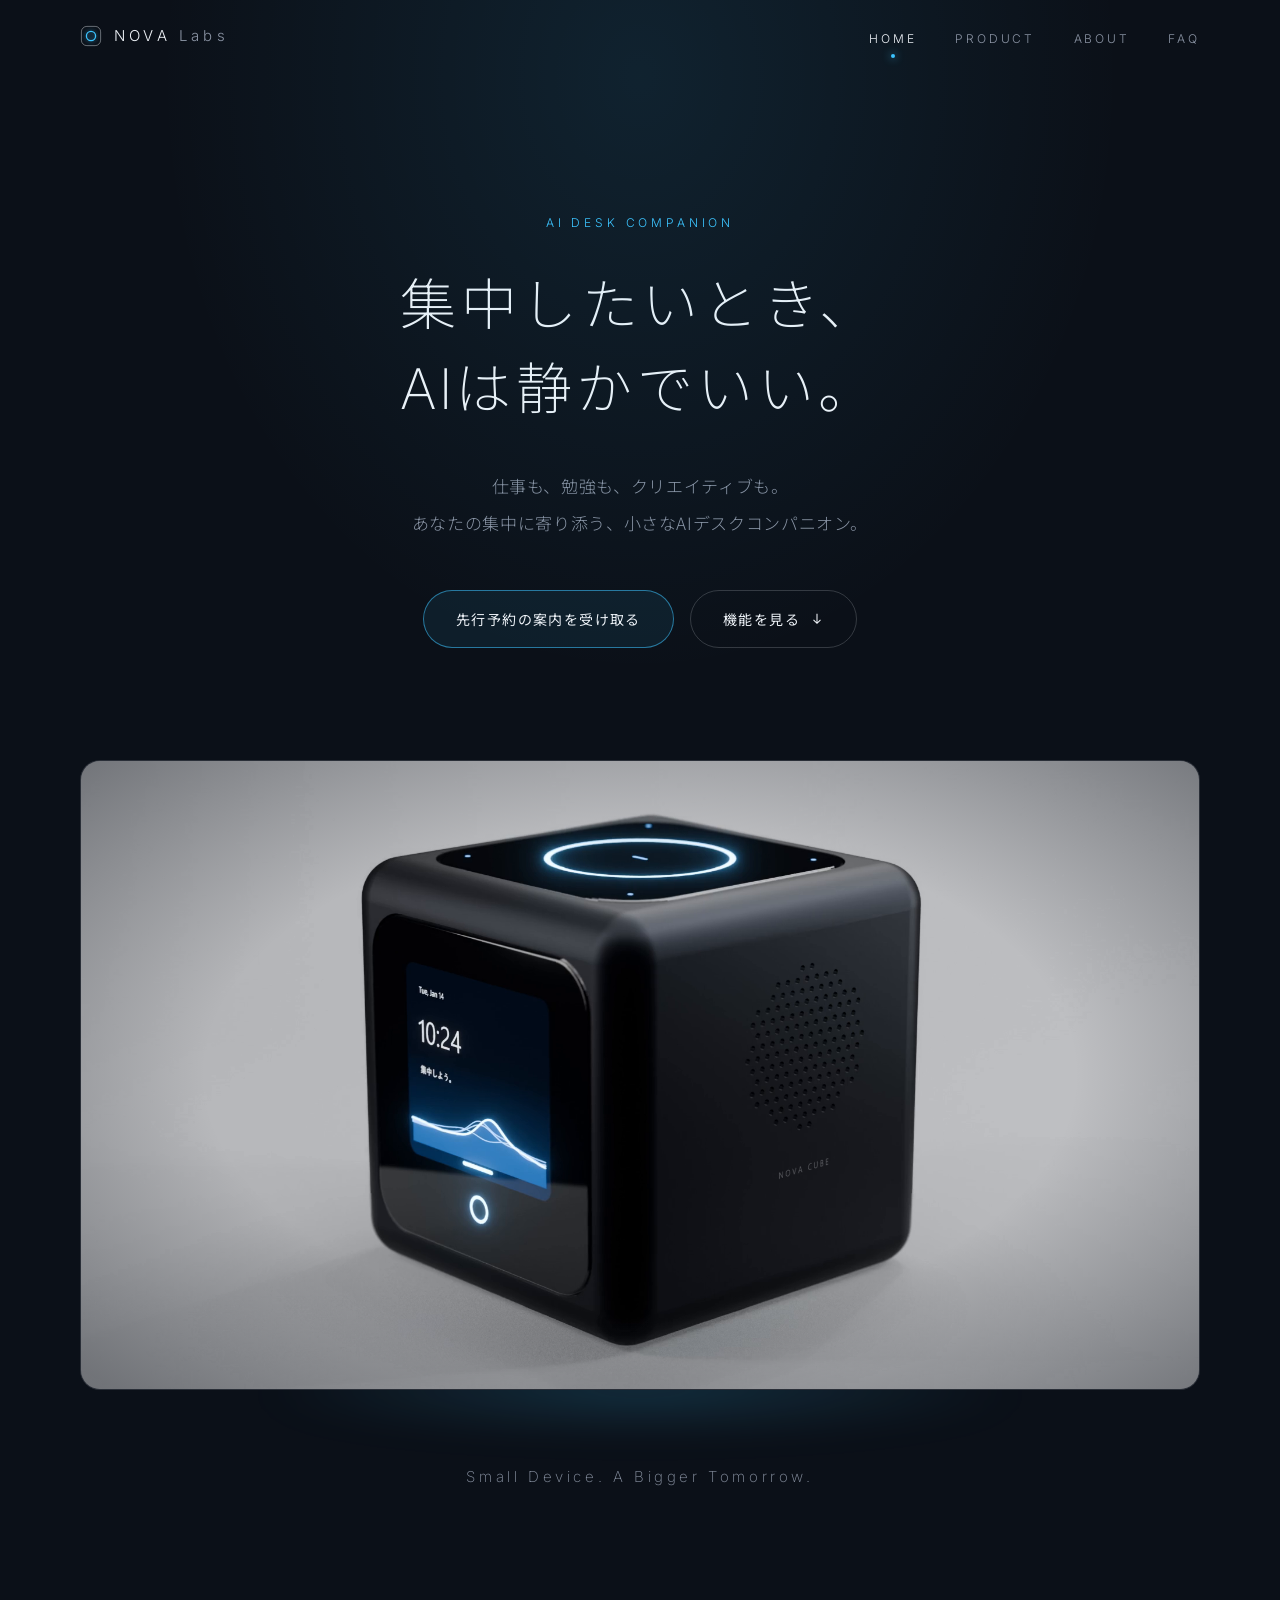
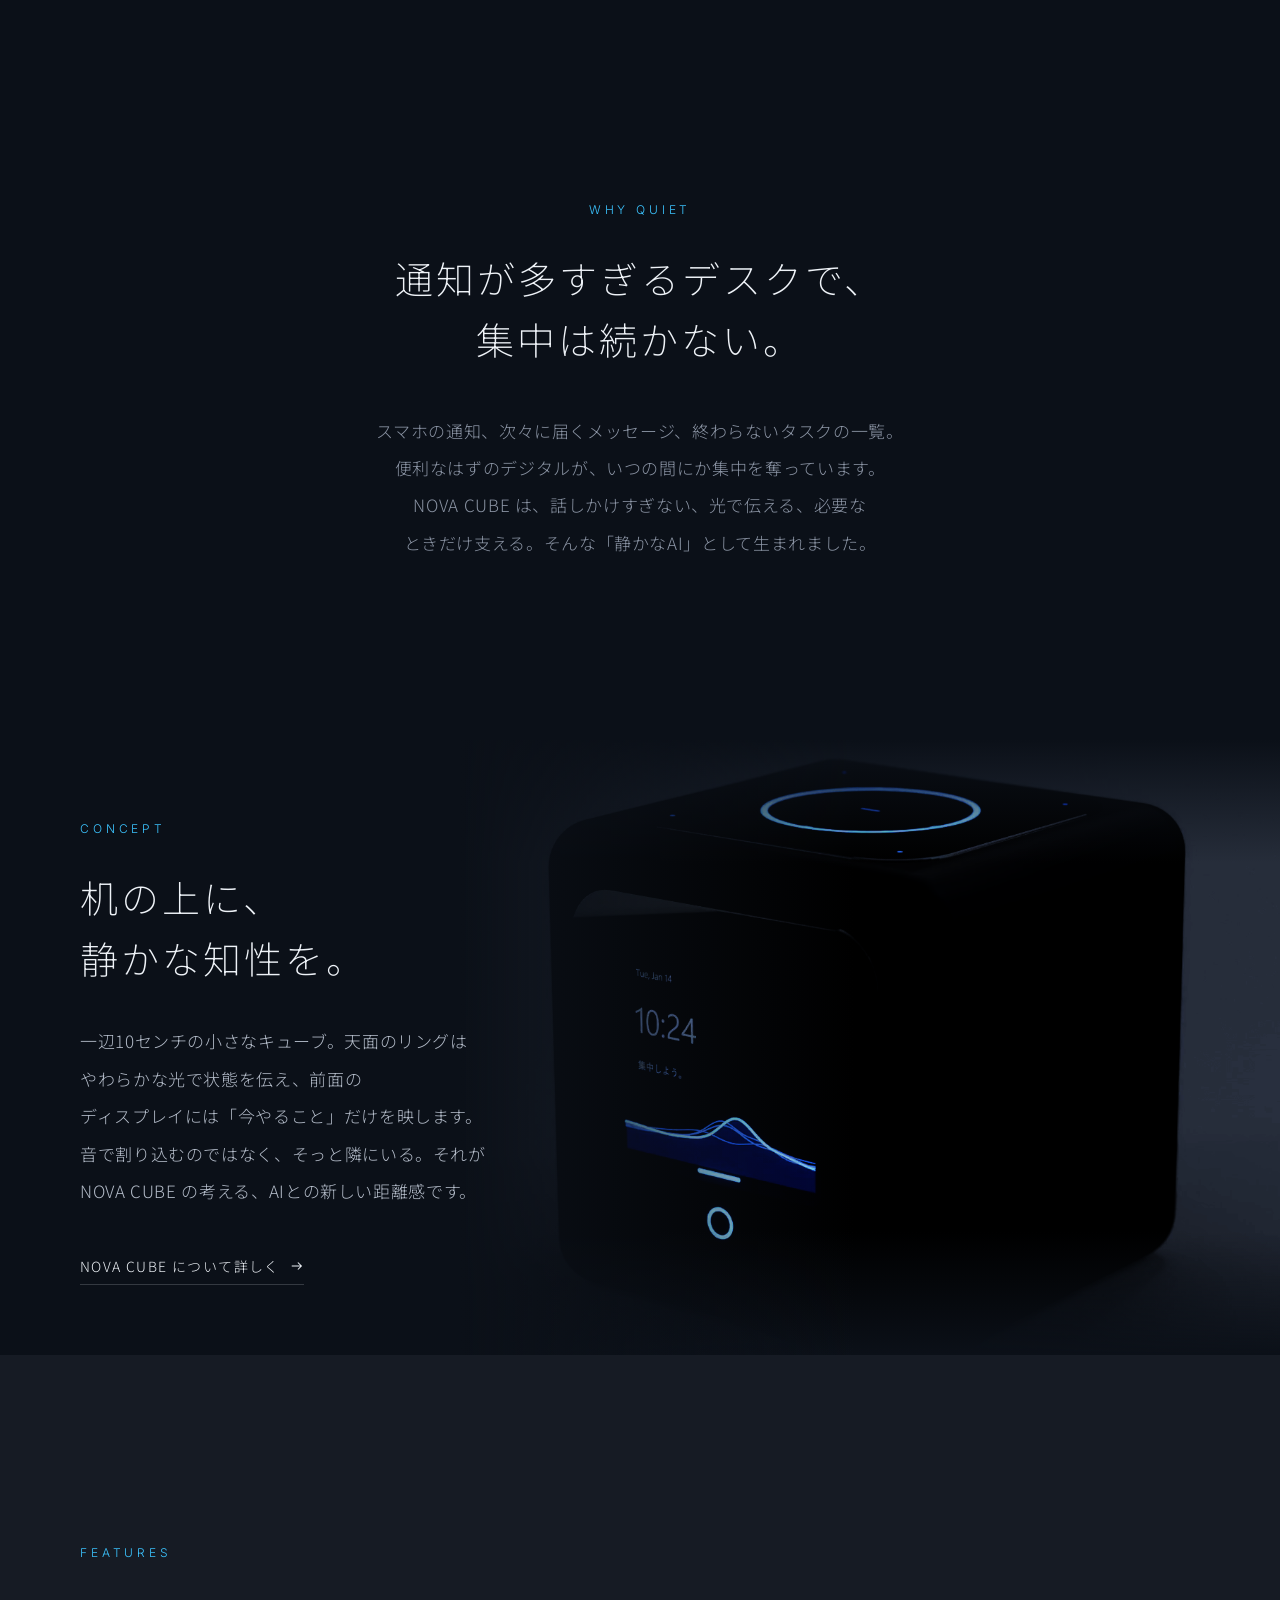
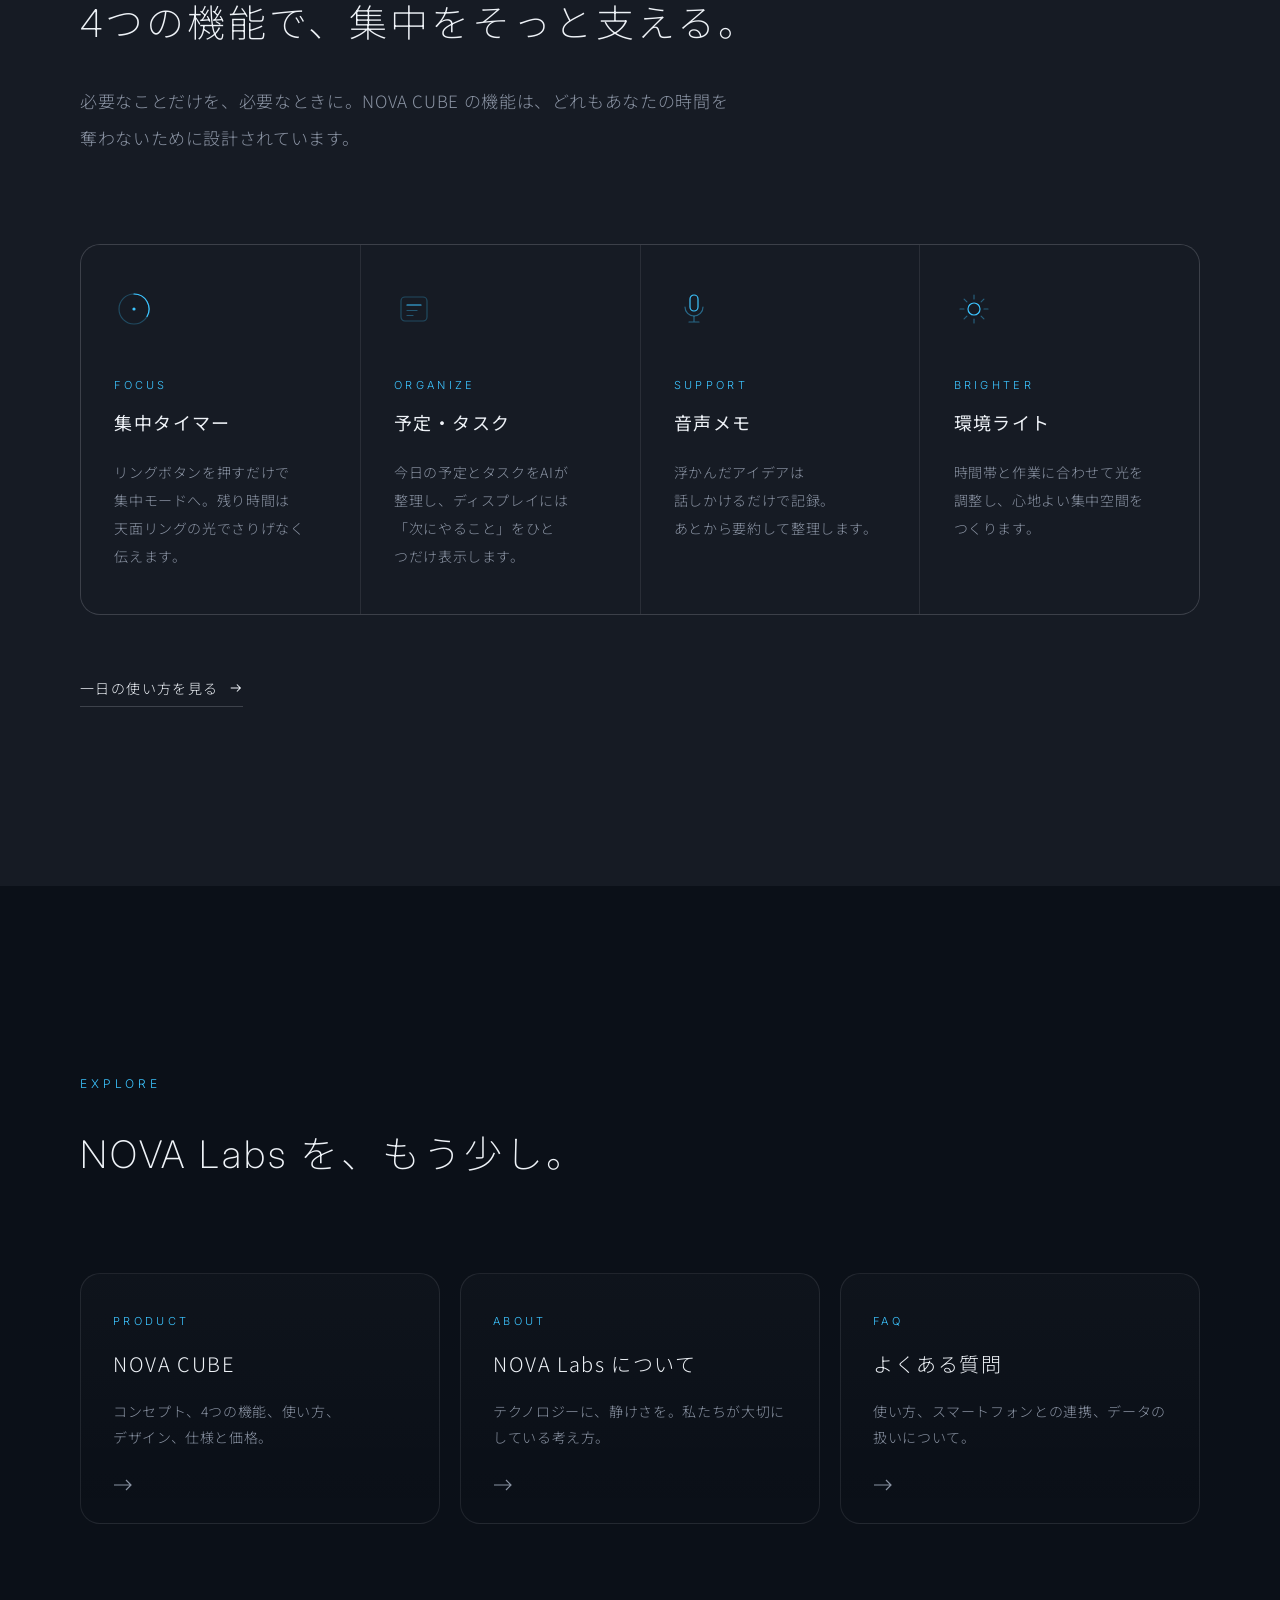
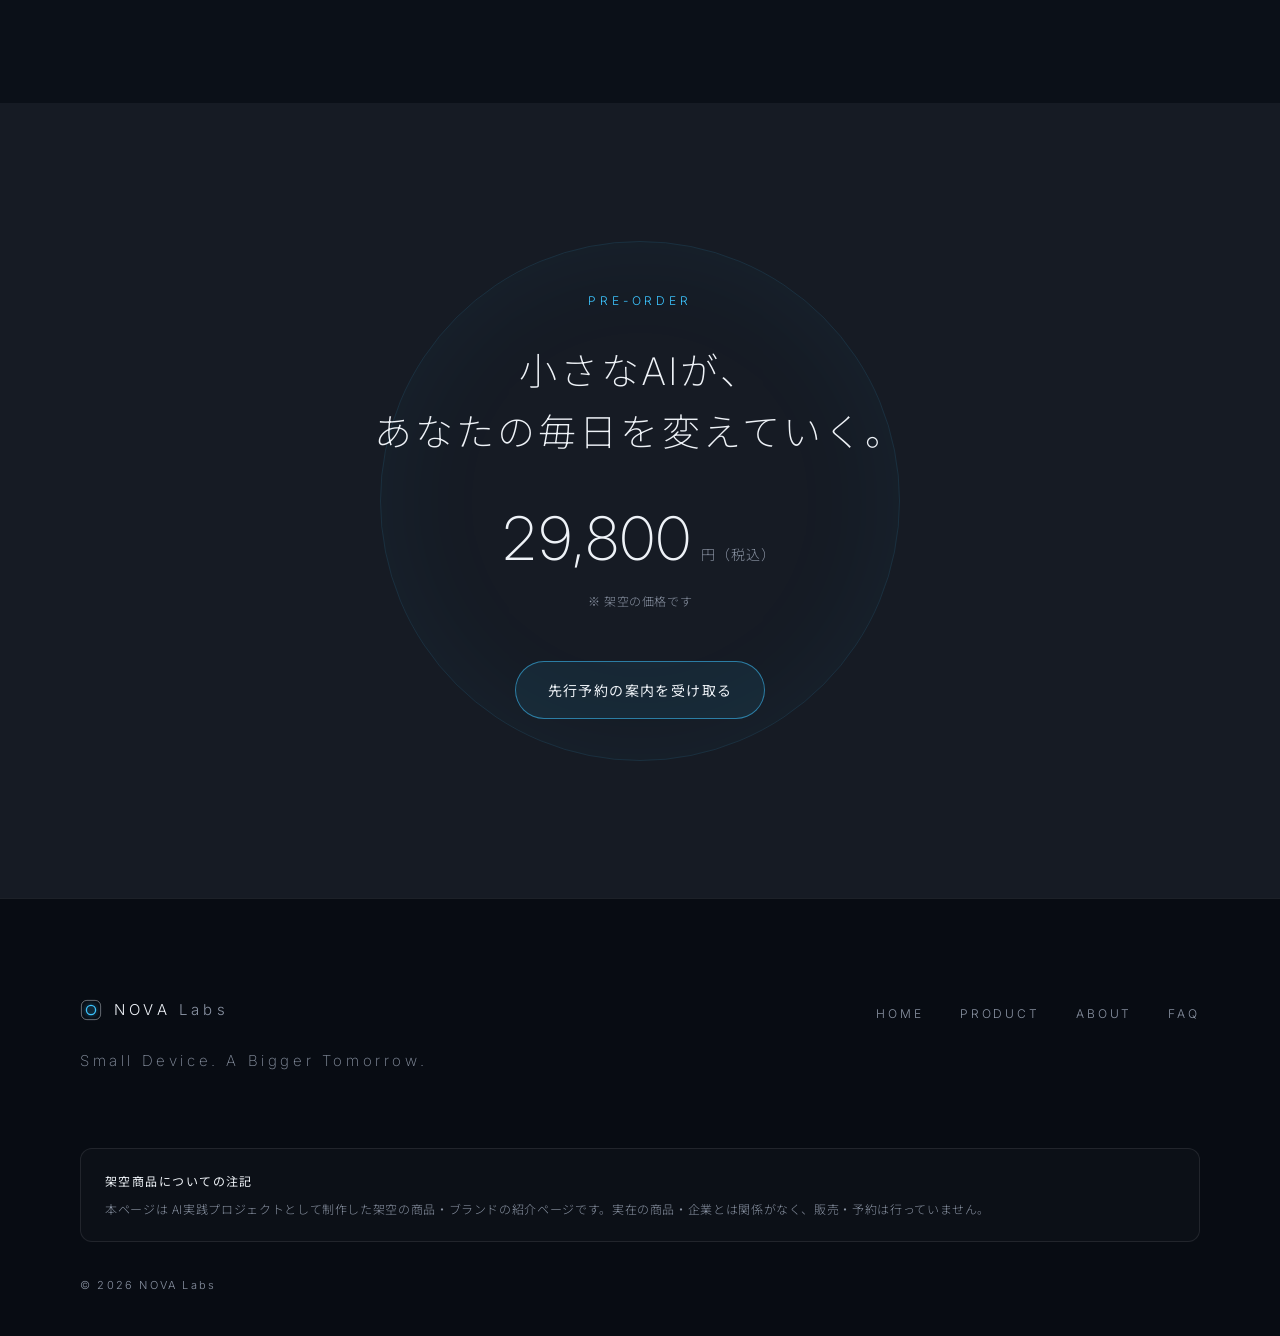
==== index.html @ 793b6bb2 "NOVA Labs 公式サイト（架空ブランド）の初版 トップ・製品情報・FAQ・会社紹介の4ページ構成。 HTML/CSS/少量のJavaScriptのみで、GitHub Pagesにそのまま公開でき" ====
<!DOCTYPE html>
<html lang="ja">
<head>
  <meta charset="UTF-8">
  <meta name="viewport" content="width=device-width, initial-scale=1, viewport-fit=cover">
  <title>NOVA Labs — Small Device. A Bigger Tomorrow.</title>
  <meta name="description" content="集中したいとき、AIは静かでいい。NOVA Labs の AI デスクコンパニオン「NOVA CUBE」。※AI実践プロジェクトとして制作した架空のブランドです。">
  <meta name="theme-color" content="#0B1018">
  <meta property="og:type" content="website">
  <meta property="og:title" content="NOVA Labs — Small Device. A Bigger Tomorrow.">
  <meta property="og:description" content="集中したいとき、AIは静かでいい。AI デスクコンパニオン「NOVA CUBE」（架空の商品）">
  <link rel="icon" href="data:image/svg+xml,%3Csvg xmlns='http://www.w3.org/2000/svg' viewBox='0 0 32 32'%3E%3Crect width='32' height='32' rx='8' fill='%230B1018'/%3E%3Ccircle cx='16' cy='16' r='7' fill='none' stroke='%233CC4FF' stroke-width='2'/%3E%3C/svg%3E">
  <link rel="preconnect" href="https://fonts.googleapis.com">
  <link rel="preconnect" href="https://fonts.gstatic.com" crossorigin>
  <link href="https://fonts.googleapis.com/css2?family=Inter:wght@200;300;400&family=Noto+Sans+JP:wght@200;300;400&display=swap" rel="stylesheet">
  <link rel="stylesheet" href="css/style.css">
  <script>document.documentElement.classList.add("js");</script>
  <script src="js/main.js" defer></script>
</head>
<body>
  <a class="skip-link" href="#main">本文へスキップ</a>

  <!-- ========== ヘッダー ========== -->
  <header class="site-header">
    <div class="wrap header-inner">
      <a class="logo" href="index.html" aria-label="NOVA Labs トップページ">
        <svg class="logo-mark" viewBox="0 0 24 24" fill="none" aria-hidden="true"><rect x="1.5" y="1.5" width="21" height="21" rx="6" stroke="currentColor" stroke-opacity=".45"/><circle cx="12" cy="12" r="5" stroke="#3CC4FF" stroke-width="1.4"/></svg>
        <span>NOVA <b>Labs</b></span>
      </a>
      <button class="nav-toggle" type="button" aria-expanded="false" aria-controls="global-nav" aria-label="メニューを開く"><span></span><span></span></button>
      <nav class="global-nav" id="global-nav" aria-label="メインメニュー">
        <ul>
          <li><a href="index.html" aria-current="page">Home</a></li>
          <li><a href="product.html">Product</a></li>
          <li><a href="about.html">About</a></li>
          <li><a href="faq.html">FAQ</a></li>
        </ul>
      </nav>
    </div>
  </header>

  <main id="main">

    <!-- ========== ヒーロー ========== -->
    <section class="hero">
      <div class="wrap">
        <p class="eyebrow fade">AI Desk Companion</p>
        <h1 class="heading-xl fade" style="--delay:.1s">集中したいとき、<br>AIは静かでいい。</h1>
        <p class="lead fade" style="--delay:.2s">仕事も、勉強も、<span class="nobr">クリエイティブも。</span><br>あなたの集中に寄り添う、<span class="nobr">小さなAIデスクコンパニオン。</span></p>
        <div class="fade" style="--delay:.3s">
          <div class="btn-row">
            <button class="btn btn--primary" type="button" data-reserve="reserve-note-hero">先行予約の案内を受け取る</button>
            <a class="btn" href="#features">機能を見る
              <svg class="arrow" viewBox="0 0 16 16" fill="none" stroke="currentColor" stroke-width="1.2" aria-hidden="true"><path d="M8 2v11M4 9l4 4 4-4"/></svg>
            </a>
          </div>
          <p class="reserve-note" id="reserve-note-hero" role="status" hidden>ありがとうございます。NOVA&nbsp;CUBE は架空の商品のため、実際の予約・案内の受付は行っていません。</p>
        </div>

        <figure class="hero-visual fade" style="--delay:.4s">
          <div class="frame">
            <img src="images/nova-cube-hero.png" width="1920" height="1080" alt="天面のリングと前面のディスプレイが青く点灯している NOVA CUBE">
          </div>
        </figure>
        <p class="tagline-en fade" style="margin-top:72px">Small Device. A Bigger Tomorrow.</p>
      </div>
    </section>

    <!-- ========== 課題提起 ========== -->
    <section class="section statement">
      <div class="wrap wrap--narrow">
        <p class="eyebrow fade">Why Quiet</p>
        <h2 class="heading-l fade" style="--delay:.1s">通知が多すぎるデスクで、<br>集中は続かない。</h2>
        <p class="lead fade" style="--delay:.2s">スマホの通知、次々に届くメッセージ、終わらないタスクの一覧。便利なはずのデジタルが、いつの間にか集中を奪っています。NOVA&nbsp;CUBE は、話しかけすぎない、光で伝える、必要なときだけ支える。そんな「静かなAI」として生まれました。</p>
      </div>
    </section>

    <!-- ========== コンセプト（夜のビジュアル） ========== -->
    <section class="night-band">
      <div class="night-band__img" aria-hidden="true">
        <img src="images/nova-cube-scene-night.png" width="1160" height="870" alt="" loading="lazy">
      </div>
      <div class="wrap">
        <div class="night-band__text">
          <p class="eyebrow fade">Concept</p>
          <h2 class="heading-l fade" style="--delay:.1s">机の上に、<br>静かな知性を。</h2>
          <p class="lead fade" style="--delay:.2s">一辺10センチの小さなキューブ。天面のリングはやわらかな光で状態を伝え、前面のディスプレイには「今やること」だけを映します。音で割り込むのではなく、そっと隣にいる。それが NOVA&nbsp;CUBE の考える、AIとの新しい距離感です。</p>
          <p class="fade" style="--delay:.3s; margin-top:40px">
            <a class="text-link" href="product.html">NOVA CUBE について詳しく
              <svg class="arrow" viewBox="0 0 16 16" width="14" height="14" fill="none" stroke="currentColor" stroke-width="1.2" aria-hidden="true"><path d="M2 8h11M9 4l4 4-4 4"/></svg>
            </a>
          </p>
        </div>
      </div>
    </section>

    <!-- ========== 4つの機能 ========== -->
    <section class="section section--sub" id="features">
      <div class="wrap">
        <div class="section-head">
          <p class="eyebrow fade">Features</p>
          <h2 class="heading-l fade" style="--delay:.1s">4つの機能で、集中をそっと支える。</h2>
          <p class="lead fade" style="--delay:.2s">必要なことだけを、必要なときに。NOVA&nbsp;CUBE の機能は、どれもあなたの時間を奪わないために設計されています。</p>
        </div>

        <ul class="feature-grid">
          <li class="feature fade">
            <svg class="feature__icon" viewBox="0 0 40 40" fill="none" stroke="currentColor" stroke-width="1.2" aria-hidden="true"><circle cx="20" cy="20" r="15" stroke-opacity=".28"/><path d="M20 5a15 15 0 0 1 13 22.5" stroke-linecap="round"/><circle cx="20" cy="20" r="1.6" fill="currentColor" stroke="none"/></svg>
            <p class="feature__label">FOCUS</p>
            <h3 class="feature__title">集中タイマー</h3>
            <p class="feature__text">リングボタンを押すだけで集中モードへ。残り時間は天面リングの光でさりげなく伝えます。</p>
          </li>
          <li class="feature fade" style="--delay:.1s">
            <svg class="feature__icon" viewBox="0 0 40 40" fill="none" stroke="currentColor" stroke-width="1.2" aria-hidden="true"><rect x="7" y="8" width="26" height="24" rx="4" stroke-opacity=".28"/><path d="M13 16h14" stroke-linecap="round"/><path d="M13 21.5h10M13 26.5h6" stroke-linecap="round" stroke-opacity=".35"/></svg>
            <p class="feature__label">ORGANIZE</p>
            <h3 class="feature__title">予定・タスク</h3>
            <p class="feature__text">今日の予定とタスクをAIが整理し、ディスプレイには「次にやること」をひとつだけ表示します。</p>
          </li>
          <li class="feature fade" style="--delay:.2s">
            <svg class="feature__icon" viewBox="0 0 40 40" fill="none" stroke="currentColor" stroke-width="1.2" aria-hidden="true"><rect x="16" y="6" width="8" height="16" rx="4"/><path d="M11 18a9 9 0 0 0 18 0" stroke-opacity=".45" stroke-linecap="round"/><path d="M20 27v6M15 33h10" stroke-linecap="round" stroke-opacity=".45"/></svg>
            <p class="feature__label">SUPPORT</p>
            <h3 class="feature__title">音声メモ</h3>
            <p class="feature__text">浮かんだアイデアは話しかけるだけで記録。あとから要約して整理します。</p>
          </li>
          <li class="feature fade" style="--delay:.3s">
            <svg class="feature__icon" viewBox="0 0 40 40" fill="none" stroke="currentColor" stroke-width="1.2" aria-hidden="true"><circle cx="20" cy="20" r="6"/><path d="M20 6v4M20 30v4M6 20h4M30 20h4M10.1 10.1l2.8 2.8M27.1 27.1l2.8 2.8M10.1 29.9l2.8-2.8M27.1 12.9l2.8-2.8" stroke-opacity=".4" stroke-linecap="round"/></svg>
            <p class="feature__label">BRIGHTER</p>
            <h3 class="feature__title">環境ライト</h3>
            <p class="feature__text">時間帯と作業に合わせて光を調整し、心地よい集中空間をつくります。</p>
          </li>
        </ul>

        <p class="fade" style="margin-top:56px">
          <a class="text-link" href="product.html#scenes">一日の使い方を見る
            <svg class="arrow" viewBox="0 0 16 16" width="14" height="14" fill="none" stroke="currentColor" stroke-width="1.2" aria-hidden="true"><path d="M2 8h11M9 4l4 4-4 4"/></svg>
          </a>
        </p>
      </div>
    </section>

    <!-- ========== 各ページへの導線 ========== -->
    <section class="section">
      <div class="wrap">
        <div class="section-head">
          <p class="eyebrow fade">Explore</p>
          <h2 class="heading-l fade" style="--delay:.1s">NOVA Labs を、もう少し。</h2>
        </div>

        <div class="link-cards">
          <a class="link-card fade" href="product.html">
            <span class="link-card__label">PRODUCT</span>
            <span class="link-card__title">NOVA&nbsp;CUBE</span>
            <span class="link-card__text">コンセプト、4つの機能、使い方、デザイン、仕様と価格。</span>
            <svg class="link-card__arrow" viewBox="0 0 20 12" fill="none" stroke="currentColor" stroke-width="1.2" aria-hidden="true"><path d="M1 6h17M13 1l5 5-5 5"/></svg>
          </a>
          <a class="link-card fade" href="about.html" style="--delay:.1s">
            <span class="link-card__label">ABOUT</span>
            <span class="link-card__title">NOVA Labs について</span>
            <span class="link-card__text">テクノロジーに、静けさを。私たちが大切にしている考え方。</span>
            <svg class="link-card__arrow" viewBox="0 0 20 12" fill="none" stroke="currentColor" stroke-width="1.2" aria-hidden="true"><path d="M1 6h17M13 1l5 5-5 5"/></svg>
          </a>
          <a class="link-card fade" href="faq.html" style="--delay:.2s">
            <span class="link-card__label">FAQ</span>
            <span class="link-card__title">よくある質問</span>
            <span class="link-card__text">使い方、スマートフォンとの連携、データの扱いについて。</span>
            <svg class="link-card__arrow" viewBox="0 0 20 12" fill="none" stroke="currentColor" stroke-width="1.2" aria-hidden="true"><path d="M1 6h17M13 1l5 5-5 5"/></svg>
          </a>
        </div>
      </div>
    </section>

    <!-- ========== 締め ========== -->
    <section class="section section--sub closing">
      <div class="wrap wrap--narrow">
        <p class="eyebrow fade">Pre-order</p>
        <h2 class="heading-l fade" style="--delay:.1s">小さなAIが、<br>あなたの毎日を変えていく。</h2>
        <p class="price fade" style="--delay:.2s">29,800<small>円（税込）</small></p>
        <p class="price-note fade" style="--delay:.2s">※ 架空の価格です</p>
        <div class="fade" style="--delay:.3s">
          <div class="btn-row">
            <button class="btn btn--primary" type="button" data-reserve="reserve-note-closing">先行予約の案内を受け取る</button>
          </div>
          <p class="reserve-note" id="reserve-note-closing" role="status" hidden>ありがとうございます。NOVA&nbsp;CUBE は架空の商品のため、実際の予約・案内の受付は行っていません。</p>
        </div>
      </div>
    </section>

  </main>

  <!-- ========== フッター ========== -->
  <footer class="site-footer">
    <div class="wrap">
      <div class="footer-top">
        <div class="footer-brand">
          <a class="logo" href="index.html">
            <svg class="logo-mark" viewBox="0 0 24 24" fill="none" aria-hidden="true"><rect x="1.5" y="1.5" width="21" height="21" rx="6" stroke="currentColor" stroke-opacity=".45"/><circle cx="12" cy="12" r="5" stroke="#3CC4FF" stroke-width="1.4"/></svg>
            <span>NOVA <b>Labs</b></span>
          </a>
          <p class="tagline-en">Small Device. A Bigger Tomorrow.</p>
        </div>
        <nav class="footer-nav" aria-label="フッターメニュー">
          <ul>
            <li><a href="index.html">Home</a></li>
            <li><a href="product.html">Product</a></li>
            <li><a href="about.html">About</a></li>
            <li><a href="faq.html">FAQ</a></li>
          </ul>
        </nav>
      </div>
      <p class="fiction-note"><strong>架空商品についての注記</strong>本ページは AI実践プロジェクトとして制作した架空の商品・ブランドの紹介ページです。実在の商品・企業とは関係がなく、販売・予約は行っていません。</p>
      <p class="copyright">© 2026 NOVA Labs</p>
    </div>
  </footer>
</body>
</html>
---- css/style.css ----
/* ==========================================================
   NOVA Labs — 共通スタイル
   ブランドカラー / 書体は原稿「ブランド基本情報」に準拠
   ========================================================== */

:root {
  --bg: #0B1018;          /* ミッドナイトネイビー */
  --bg-sub: #161B24;      /* ダークチャコール */
  --text: #EEF2F7;        /* オフホワイト */
  --text-sub: #8A93A3;    /* グレー */
  --accent: #3CC4FF;      /* NOVAブルー */
  --accent-soft: rgba(60, 196, 255, 0.14);
  --line: rgba(238, 242, 247, 0.09);
  --line-strong: rgba(238, 242, 247, 0.18);

  --font-head: "Inter", "Noto Sans JP", system-ui, sans-serif;
  --font-body: "Noto Sans JP", "Inter", "Hiragino Sans", "Yu Gothic", system-ui, sans-serif;

  --wrap: 1120px;
  --gutter: clamp(20px, 5vw, 40px);
  --section-y: clamp(96px, 14vw, 180px);
  --radius: 20px;
  --ease: cubic-bezier(0.22, 0.61, 0.36, 1);
  --header-h: 72px;

  color-scheme: dark;
}

*,
*::before,
*::after { box-sizing: border-box; }

html {
  scroll-behavior: smooth;
  scroll-padding-top: var(--header-h);
  -webkit-text-size-adjust: 100%;
}
html:has(.page-nav) { scroll-padding-top: calc(var(--header-h) + 52px); }

body {
  margin: 0;
  background: var(--bg);
  color: var(--text);
  font-family: var(--font-body);
  font-weight: 300;
  font-size: 16px;
  line-height: 2;
  letter-spacing: 0.04em;
  -webkit-font-smoothing: antialiased;
  overflow-x: hidden;
  overflow-x: clip;
}

/* 日本語の改行を文節単位に（対応ブラウザのみ） */
h1, h2, h3, summary, .faq-answer p, .lead, .feature__text, .scene__text, .principle__text, .value__text, .link-card__text {
  word-break: auto-phrase;
}

img { max-width: 100%; height: auto; display: block; }

a { color: inherit; text-decoration: none; }

h1, h2, h3, p, dl, dd, ul, ol, figure { margin: 0; }
ul, ol { padding: 0; list-style: none; }

::selection { background: var(--accent-soft); color: var(--text); }

:focus-visible {
  outline: 1px solid var(--accent);
  outline-offset: 4px;
  border-radius: 4px;
}

.skip-link {
  position: absolute;
  left: 16px;
  top: -60px;
  z-index: 200;
  padding: 8px 16px;
  background: var(--bg-sub);
  border: 1px solid var(--line-strong);
  border-radius: 999px;
  font-size: 13px;
}
.skip-link:focus { top: 12px; }

.wrap {
  width: 100%;
  max-width: calc(var(--wrap) + var(--gutter) * 2);
  margin-inline: auto;
  padding-inline: var(--gutter);
}

.wrap--narrow { max-width: calc(760px + var(--gutter) * 2); }

/* ---------- 文字スタイル ---------- */

.eyebrow {
  display: inline-block;
  font-family: var(--font-head);
  font-weight: 300;
  font-size: 12px;
  letter-spacing: 0.32em;
  text-transform: uppercase;
  color: var(--accent);
  margin-bottom: 28px;
}

.heading-xl,
.heading-l,
.heading-m {
  font-family: var(--font-head);
  font-weight: 200;
  letter-spacing: 0.08em;
  line-height: 1.6;
}

.heading-xl { font-size: clamp(30px, 5.2vw, 56px); line-height: 1.5; }
.heading-l  { font-size: clamp(24px, 3.6vw, 38px); }
.heading-m  { font-size: clamp(19px, 2.2vw, 24px); font-weight: 300; }

.lead {
  font-size: clamp(15px, 1.6vw, 17px);
  color: var(--text-sub);
  line-height: 2.2;
}

.text-sub { color: var(--text-sub); }

.nobr { display: inline-block; }

/* ---------- ボタン ---------- */

.btn-row {
  display: flex;
  flex-wrap: wrap;
  gap: 16px;
  margin-top: 48px;
}

.btn {
  display: inline-flex;
  align-items: center;
  justify-content: center;
  gap: 10px;
  min-height: 52px;
  padding: 14px 32px;
  border-radius: 999px;
  border: 1px solid var(--line-strong);
  background: transparent;
  color: var(--text);
  font: inherit;
  font-size: 14px;
  font-weight: 400;
  letter-spacing: 0.1em;
  cursor: pointer;
  transition: border-color 0.4s var(--ease), background-color 0.4s var(--ease), box-shadow 0.4s var(--ease), color 0.4s var(--ease);
}

.btn:hover { border-color: var(--text-sub); }

.btn--primary {
  border-color: rgba(60, 196, 255, 0.55);
  background: rgba(60, 196, 255, 0.08);
}
.btn--primary:hover {
  border-color: var(--accent);
  background: rgba(60, 196, 255, 0.14);
  box-shadow: 0 0 32px rgba(60, 196, 255, 0.18);
}

.btn .arrow {
  width: 14px;
  height: 14px;
  transition: transform 0.4s var(--ease);
}
.btn:hover .arrow { transform: translateX(3px); }

.text-link {
  display: inline-flex;
  align-items: center;
  gap: 10px;
  font-size: 14px;
  letter-spacing: 0.1em;
  color: var(--text);
  padding-bottom: 4px;
  border-bottom: 1px solid var(--line-strong);
  transition: border-color 0.4s var(--ease), color 0.4s var(--ease);
}
.text-link:hover { border-color: var(--accent); color: var(--accent); }

/* 先行予約ボタンを押したときの案内 */
.reserve-note {
  margin-top: 20px;
  font-size: 13px;
  line-height: 1.9;
  color: var(--text-sub);
}
.reserve-note::before {
  content: "";
  display: inline-block;
  width: 6px;
  height: 6px;
  margin-right: 10px;
  border-radius: 50%;
  background: var(--accent);
  box-shadow: 0 0 10px var(--accent);
  vertical-align: middle;
}

/* ==========================================================
   ヘッダー
   ========================================================== */

.site-header {
  position: fixed;
  inset: 0 0 auto 0;
  z-index: 100;
  padding-top: env(safe-area-inset-top, 0px);
  transition: background-color 0.5s var(--ease), border-color 0.5s var(--ease), backdrop-filter 0.5s var(--ease);
  border-bottom: 1px solid transparent;
}

.site-header.is-scrolled,
.site-header.is-open {
  background: rgba(11, 16, 24, 0.78);
  -webkit-backdrop-filter: blur(16px);
  backdrop-filter: blur(16px);
  border-bottom-color: var(--line);
}

.header-inner {
  display: flex;
  align-items: center;
  justify-content: space-between;
  height: var(--header-h);
}

.logo {
  display: inline-flex;
  align-items: center;
  gap: 12px;
  font-family: var(--font-head);
  font-weight: 300;
  font-size: 15px;
  letter-spacing: 0.28em;
}

.logo-mark {
  width: 22px;
  height: 22px;
  flex-shrink: 0;
}
.logo-mark circle { filter: drop-shadow(0 0 3px rgba(60, 196, 255, 0.8)); }

.logo span b { font-weight: 300; color: var(--text-sub); }

.global-nav ul {
  display: flex;
  gap: clamp(24px, 3vw, 44px);
}

.global-nav a {
  position: relative;
  font-family: var(--font-head);
  font-size: 12px;
  letter-spacing: 0.24em;
  text-transform: uppercase;
  color: var(--text-sub);
  transition: color 0.4s var(--ease);
  padding-block: 8px;
}

.global-nav a:hover,
.global-nav a[aria-current="page"] { color: var(--text); }

.global-nav a[aria-current="page"]::after {
  content: "";
  position: absolute;
  left: 50%;
  bottom: -4px;
  width: 4px;
  height: 4px;
  margin-left: -2px;
  border-radius: 50%;
  background: var(--accent);
  box-shadow: 0 0 8px var(--accent);
}

.nav-toggle {
  display: none;
  position: relative;
  width: 44px;
  height: 44px;
  margin-right: -10px;
  background: none;
  border: 0;
  color: var(--text);
  cursor: pointer;
}

.nav-toggle span {
  position: absolute;
  left: 12px;
  right: 12px;
  height: 1px;
  background: currentColor;
  transition: transform 0.4s var(--ease), top 0.4s var(--ease);
}
.nav-toggle span:nth-child(1) { top: 18px; }
.nav-toggle span:nth-child(2) { top: 26px; }

.site-header.is-open .nav-toggle span:nth-child(1) { top: 22px; transform: rotate(45deg); }
.site-header.is-open .nav-toggle span:nth-child(2) { top: 22px; transform: rotate(-45deg); }

@media (max-width: 760px) {
  :root { --header-h: 64px; }

  .nav-toggle { display: block; }

  .global-nav {
    position: absolute;
    top: 100%;
    left: 0;
    right: 0;
    background: var(--bg);
    border-bottom: 1px solid var(--line);
    visibility: hidden;
    opacity: 0;
    transform: translateY(-8px);
    transition: opacity 0.4s var(--ease), transform 0.4s var(--ease), visibility 0.4s;
  }

  .site-header.is-open { background: var(--bg); }

  .site-header.is-open .global-nav {
    visibility: visible;
    opacity: 1;
    transform: none;
  }

  .global-nav ul {
    flex-direction: column;
    gap: 0;
    padding: 12px var(--gutter) 28px;
  }

  .global-nav a {
    display: block;
    padding-block: 16px;
    font-size: 13px;
    border-bottom: 1px solid var(--line);
  }

  .global-nav a[aria-current="page"]::after {
    left: auto;
    right: 4px;
    top: 50%;
    bottom: auto;
    margin: -2px 0 0;
  }
}

/* ==========================================================
   共通セクション
   ========================================================== */

.section { padding-block: var(--section-y); }
.section--sub { background: var(--bg-sub); }

.section-head { margin-bottom: clamp(48px, 7vw, 88px); }
.section-head .lead { margin-top: 28px; max-width: 40em; }
.section-head--center { text-align: center; }
.section-head--center .lead { margin-inline: auto; }

/* 下層ページの見出し */
.page-hero {
  overflow: hidden;
  padding-top: calc(var(--header-h) + clamp(72px, 12vw, 150px));
  padding-bottom: clamp(56px, 8vw, 100px);
  position: relative;
}
.page-hero .lead { margin-top: 32px; max-width: 36em; }

.page-hero::before {
  content: "";
  position: absolute;
  top: 0;
  left: 50%;
  width: min(900px, 140vw);
  height: 520px;
  transform: translateX(-50%);
  background: radial-gradient(ellipse at 50% 0%, rgba(60, 196, 255, 0.08), transparent 65%);
  pointer-events: none;
}

/* 画像フレーム（明るい背景の製品写真を、暗い画面になじませる） */
.frame {
  position: relative;
  overflow: hidden;
  border-radius: var(--radius);
  background: var(--bg-sub);
  border: 1px solid var(--line);
}
.frame img {
  width: 100%;
  height: 100%;
  object-fit: cover;
}
.frame::after {
  content: "";
  position: absolute;
  inset: 0;
  pointer-events: none;
  background: radial-gradient(ellipse at center, transparent 55%, rgba(11, 16, 24, 0.38) 100%);
}
.frame--flat::after { display: none; }

.caption {
  margin-top: 16px;
  font-size: 12px;
  letter-spacing: 0.12em;
  color: var(--text-sub);
}

/* 2カラム（画像＋テキスト） */
.split {
  display: grid;
  grid-template-columns: 1fr 1fr;
  gap: clamp(40px, 7vw, 104px);
  align-items: center;
}
.split--reverse > :first-child { order: 2; }
.split .lead { margin-top: 32px; }

@media (max-width: 860px) {
  .split { grid-template-columns: 1fr; }
  .split--reverse > :first-child { order: 0; }
}

/* ==========================================================
   トップページ
   ========================================================== */

.hero {
  position: relative;
  overflow: hidden;
  padding-top: calc(var(--header-h) + clamp(64px, 11vw, 132px));
  padding-bottom: clamp(64px, 10vw, 120px);
  text-align: center;
}

.hero::before {
  content: "";
  position: absolute;
  top: 0;
  left: 50%;
  width: min(1100px, 160vw);
  height: 760px;
  transform: translateX(-50%);
  background: radial-gradient(ellipse at 50% 10%, rgba(60, 196, 255, 0.1), transparent 62%);
  pointer-events: none;
}

.hero .lead {
  margin: 36px auto 0;
  max-width: 30em;
}

.hero .btn-row { justify-content: center; }

.hero-visual {
  position: relative;
  margin-top: clamp(64px, 9vw, 112px);
}

.hero-visual .frame { aspect-ratio: 16 / 9; }

.hero-visual::before {
  content: "";
  position: absolute;
  left: 15%;
  right: 15%;
  bottom: -40px;
  height: 80px;
  background: radial-gradient(ellipse at center, rgba(60, 196, 255, 0.22), transparent 70%);
  filter: blur(20px);
  pointer-events: none;
}

.tagline-en {
  font-family: var(--font-head);
  font-weight: 200;
  letter-spacing: 0.24em;
  font-size: clamp(13px, 1.4vw, 15px);
  color: var(--text-sub);
}

/* 課題提起 */
.statement { text-align: center; }
.statement .lead {
  margin: 40px auto 0;
  max-width: 34em;
}

/* 夜のビジュアル（PCでは画像を右側に、スマホでは上に配置） */
.night-band {
  position: relative;
  min-height: clamp(560px, 48vw, 860px); /* 画像（4:3）の比率に合わせる */
  display: flex;
  align-items: center;
  overflow: hidden;
  background: var(--bg);
}

.night-band__img {
  position: absolute;
  top: 0;
  bottom: 0;
  right: 0;
  left: 36%;
}
.night-band__img img {
  width: 100%;
  height: 100%;
  object-fit: cover;
  object-position: 50% 50%;
}
.night-band__img::after {
  content: "";
  position: absolute;
  inset: 0;
  background:
    linear-gradient(90deg, var(--bg) 0%, rgba(11, 16, 24, 0.55) 22%, transparent 48%),
    linear-gradient(0deg, var(--bg) 0%, transparent 20%),
    linear-gradient(180deg, var(--bg) 0%, transparent 20%);
}

.night-band .wrap { position: relative; }
.night-band__text { max-width: 26em; }
.night-band__text .lead { margin-top: 32px; color: #b3bbc8; }

@media (max-width: 760px) {
  .night-band { display: block; min-height: 0; padding-bottom: var(--section-y); }
  .night-band__img { position: relative; left: auto; height: auto; aspect-ratio: 4 / 3; margin-bottom: -8vw; }
  .night-band__img::after {
    background:
      linear-gradient(0deg, var(--bg) 0%, transparent 35%),
      linear-gradient(180deg, var(--bg) 0%, transparent 18%);
  }
}

/* 機能カード */
.feature-grid {
  display: grid;
  grid-template-columns: repeat(4, 1fr);
  gap: 1px;
  background: var(--line);
  border: 1px solid var(--line);
  border-radius: var(--radius);
  overflow: hidden;
}

.feature {
  background: var(--bg);
  padding: clamp(32px, 3.4vw, 44px) clamp(24px, 2.6vw, 34px);
  transition: background-color 0.5s var(--ease);
}
.section--sub .feature { background: var(--bg-sub); }
.feature:hover { background: #111722; }
.section--sub .feature:hover { background: #1a202b; }

.feature__icon {
  width: 40px;
  height: 40px;
  color: var(--accent);
  margin-bottom: 36px;
}

.feature__label {
  font-family: var(--font-head);
  font-size: 11px;
  letter-spacing: 0.3em;
  color: var(--accent);
}

.feature__title {
  margin-top: 8px;
  font-size: 18px;
  font-weight: 400;
  letter-spacing: 0.08em;
}

.feature__text {
  margin-top: 18px;
  font-size: 14px;
  line-height: 2;
  color: var(--text-sub);
}

@media (max-width: 960px) {
  .feature-grid { grid-template-columns: repeat(2, 1fr); }
}
@media (max-width: 540px) {
  .feature-grid { grid-template-columns: 1fr; }
}

/* 各ページへの導線 */
.link-cards {
  display: grid;
  grid-template-columns: repeat(3, 1fr);
  gap: 20px;
}

.link-card {
  position: relative;
  display: flex;
  flex-direction: column;
  min-height: 240px;
  padding: 36px 32px 32px;
  border: 1px solid var(--line);
  border-radius: var(--radius);
  background: linear-gradient(180deg, rgba(238, 242, 247, 0.02), transparent);
  transition: border-color 0.5s var(--ease), background-color 0.5s var(--ease), transform 0.5s var(--ease);
}
.link-card:hover {
  border-color: rgba(60, 196, 255, 0.4);
  background-color: rgba(60, 196, 255, 0.03);
}

.link-card__label {
  font-family: var(--font-head);
  font-size: 11px;
  letter-spacing: 0.3em;
  color: var(--accent);
}
.link-card__title {
  margin-top: 12px;
  font-size: 20px;
  font-weight: 300;
  letter-spacing: 0.08em;
}
.link-card__text {
  margin-top: 14px;
  font-size: 14px;
  line-height: 1.9;
  color: var(--text-sub);
}
.link-card__arrow {
  margin-top: auto;
  padding-top: 28px;
  width: 20px;
  height: auto;
  color: var(--text-sub);
  transition: color 0.4s var(--ease), transform 0.4s var(--ease);
}
.link-card:hover .link-card__arrow { color: var(--accent); transform: translateX(4px); }

@media (max-width: 860px) {
  .link-cards { grid-template-columns: 1fr; }
  .link-card { min-height: 0; }
}

/* 締めのCTA */
.closing {
  text-align: center;
  position: relative;
  overflow: hidden;
}
.closing::before {
  content: "";
  position: absolute;
  left: 50%;
  top: 50%;
  width: 520px;
  height: 520px;
  transform: translate(-50%, -50%);
  border-radius: 50%;
  border: 1px solid rgba(60, 196, 255, 0.12);
  box-shadow: 0 0 120px rgba(60, 196, 255, 0.05) inset;
  pointer-events: none;
}
.closing .wrap { position: relative; }
.closing .btn-row { justify-content: center; }
.closing .price { margin-top: 36px; }

@media (max-width: 540px) {
  .closing::before { width: 360px; height: 360px; }
}

/* ==========================================================
   製品ページ
   ========================================================== */

.product-hero {
  overflow: hidden;
  padding-top: calc(var(--header-h) + clamp(64px, 10vw, 120px));
  padding-bottom: clamp(56px, 8vw, 96px);
  position: relative;
}
.product-hero::before {
  content: "";
  position: absolute;
  top: 0;
  left: 50%;
  width: min(1000px, 150vw);
  height: 640px;
  transform: translateX(-50%);
  background: radial-gradient(ellipse at 50% 0%, rgba(60, 196, 255, 0.09), transparent 65%);
  pointer-events: none;
}
.product-hero__head { text-align: center; position: relative; }
.product-name {
  font-family: var(--font-head);
  font-weight: 200;
  font-size: clamp(40px, 8vw, 88px);
  letter-spacing: 0.24em;
  line-height: 1.2;
  margin-right: -0.24em; /* 字間ぶんのずれを補正して中央に */
}
.product-hero__head .lead { margin: 28px auto 0; max-width: 30em; }
.product-hero .frame {
  margin-top: clamp(56px, 8vw, 96px);
  aspect-ratio: 16 / 9;
}

/* ページ内ナビ（製品ページの目次） */
.page-nav {
  position: sticky;
  top: calc(var(--header-h) + env(safe-area-inset-top, 0px));
  z-index: 50;
  background: rgba(11, 16, 24, 0.82);
  -webkit-backdrop-filter: blur(14px);
  backdrop-filter: blur(14px);
  border-bottom: 1px solid var(--line);
}
.page-nav ul {
  display: flex;
  gap: clamp(20px, 3vw, 40px);
  overflow-x: auto;
  scrollbar-width: none;
  -webkit-overflow-scrolling: touch;
}
.page-nav ul::-webkit-scrollbar { display: none; }
.page-nav a {
  display: block;
  padding-block: 16px;
  font-family: var(--font-head);
  font-size: 11px;
  letter-spacing: 0.24em;
  text-transform: uppercase;
  white-space: nowrap;
  color: var(--text-sub);
  transition: color 0.4s var(--ease);
}
.page-nav a:hover,
.page-nav a.is-active { color: var(--text); }

/* 数字で見るキューブ */
.key-figures {
  display: grid;
  grid-template-columns: repeat(3, 1fr);
  margin-top: clamp(56px, 8vw, 96px);
  border-top: 1px solid var(--line);
}
.key-figure {
  display: flex;
  flex-direction: column-reverse; /* 数値を上、ラベルを下に表示 */
  justify-content: flex-end;
  padding: 32px 0 0;
}
.key-figure + .key-figure { padding-left: clamp(16px, 3vw, 40px); border-left: 1px solid var(--line); }
.key-figure__value {
  font-family: var(--font-head);
  font-weight: 200;
  font-size: clamp(30px, 4.6vw, 52px);
  letter-spacing: 0.04em;
  line-height: 1.2;
}
.key-figure__value small {
  font-size: 0.38em;
  margin-left: 6px;
  letter-spacing: 0.12em;
  color: var(--text-sub);
}
.key-figure__label {
  margin-top: 10px;
  font-size: 13px;
  color: var(--text-sub);
}
@media (max-width: 540px) {
  .key-figures { grid-template-columns: 1fr; }
  .key-figure + .key-figure { padding-left: 0; border-left: 0; border-top: 1px solid var(--line); margin-top: 32px; }
}

/* 使い方シーン */
.scenes { display: grid; gap: clamp(72px, 10vw, 128px); }

.scene {
  display: grid;
  grid-template-columns: 1.15fr 1fr;
  gap: clamp(36px, 6vw, 88px);
  align-items: center;
}
.scene:nth-child(even) .scene__img { order: 2; }

.scene__img .frame { aspect-ratio: 4 / 3; }

.scene__time {
  display: flex;
  align-items: center;
  gap: 14px;
  font-family: var(--font-head);
  font-size: 11px;
  letter-spacing: 0.3em;
  color: var(--accent);
  margin-bottom: 24px;
}
.scene__time::after {
  content: "";
  width: 40px;
  height: 1px;
  background: rgba(60, 196, 255, 0.4);
}
.scene__text { margin-top: 24px; color: var(--text-sub); }

@media (max-width: 860px) {
  .scene { grid-template-columns: 1fr; }
  .scene:nth-child(even) .scene__img { order: 0; }
}

/* デザイン */
.design-img .frame { aspect-ratio: 1 / 1; }
.design-points {
  margin-top: 40px;
  display: grid;
  gap: 0;
  border-top: 1px solid var(--line);
}
.design-points li {
  display: flex;
  gap: 20px;
  padding: 18px 0;
  border-bottom: 1px solid var(--line);
  font-size: 14px;
}
.design-points li span:first-child {
  flex: 0 0 5.5em;
  color: var(--text-sub);
}

/* 仕様表 */
.spec-table {
  width: 100%;
  border-collapse: collapse;
  font-size: 15px;
}
.spec-table th,
.spec-table td {
  text-align: left;
  padding: 22px 0;
  border-bottom: 1px solid var(--line);
  vertical-align: top;
  font-weight: 300;
}
.spec-table tr:first-child th,
.spec-table tr:first-child td { border-top: 1px solid var(--line); }
.spec-table th {
  width: 32%;
  color: var(--text-sub);
  font-size: 13px;
  letter-spacing: 0.12em;
  padding-right: 24px;
}
.spec-note {
  margin-top: 24px;
  font-size: 12px;
  color: var(--text-sub);
}
@media (max-width: 540px) {
  .spec-table th,
  .spec-table td { display: block; width: 100%; padding: 0; border: 0; }
  .spec-table th { padding-top: 20px; }
  .spec-table td { padding: 4px 0 20px; border-bottom: 1px solid var(--line); }
  .spec-table tr:first-child th { border-top: 1px solid var(--line); }
  .spec-table tr:first-child td { border-top: 0; }
}

/* 価格 */
.price {
  font-family: var(--font-head);
  font-weight: 200;
  font-size: clamp(36px, 6vw, 60px);
  letter-spacing: 0.04em;
  line-height: 1.3;
}
.price small {
  font-family: var(--font-body);
  font-size: 14px;
  font-weight: 300;
  margin-left: 8px;
  letter-spacing: 0.08em;
  color: var(--text-sub);
}
.price-note {
  margin-top: 12px;
  font-size: 12px;
  color: var(--text-sub);
}

/* ==========================================================
   FAQ
   ========================================================== */

.faq-group + .faq-group { margin-top: clamp(64px, 8vw, 96px); }

.faq-group__title {
  display: flex;
  align-items: baseline;
  gap: 18px;
  margin-bottom: 24px;
  font-size: 15px;
  font-weight: 400;
  letter-spacing: 0.12em;
}
.faq-group__title span {
  font-family: var(--font-head);
  font-size: 11px;
  font-weight: 300;
  letter-spacing: 0.3em;
  color: var(--accent);
}

.faq-list { border-top: 1px solid var(--line); }

.faq-item { border-bottom: 1px solid var(--line); }

.faq-item summary {
  position: relative;
  display: flex;
  gap: 18px;
  padding: 26px 48px 26px 0;
  cursor: pointer;
  list-style: none;
  font-size: 16px;
  font-weight: 400;
  line-height: 1.8;
  transition: color 0.4s var(--ease);
}
.faq-item summary::-webkit-details-marker { display: none; }
.faq-item summary:hover { color: #ffffff; }

.faq-item summary .q,
.faq-answer .a {
  flex-shrink: 0;
  font-family: var(--font-head);
  font-weight: 200;
  font-size: 18px;
  line-height: 1.6;
  width: 1.2em;
}
.faq-item summary .q { color: var(--accent); }
.faq-answer .a { color: var(--text-sub); }

.faq-item summary::before,
.faq-item summary::after {
  content: "";
  position: absolute;
  right: 8px;
  top: 50%;
  width: 14px;
  height: 1px;
  background: var(--text-sub);
  transition: transform 0.4s var(--ease), opacity 0.4s var(--ease);
}
.faq-item summary::after { transform: rotate(90deg); }
.faq-item[open] summary::after { transform: rotate(0deg); opacity: 0; }

.faq-answer {
  display: flex;
  gap: 18px;
  padding: 0 48px 30px 0;
  color: var(--text-sub);
  font-size: 15px;
}
.faq-item[open] .faq-answer { animation: faq-open 0.6s var(--ease); }

@keyframes faq-open {
  from { opacity: 0; transform: translateY(-4px); }
  to   { opacity: 1; transform: none; }
}

/* ==========================================================
   会社紹介
   ========================================================== */

.mission {
  text-align: center;
}
.mission .heading-xl { margin-top: 8px; }
.mission .lead { margin: 44px auto 0; max-width: 34em; }

.principles {
  display: grid;
  grid-template-columns: repeat(3, 1fr);
  gap: clamp(20px, 3vw, 32px);
}
.principle {
  padding: clamp(32px, 3.5vw, 44px);
  border: 1px solid var(--line);
  border-radius: var(--radius);
  background: var(--bg);
}
.principle__num {
  font-family: var(--font-head);
  font-weight: 200;
  font-size: 40px;
  line-height: 1;
  color: var(--accent);
  letter-spacing: 0.04em;
}
.principle__title {
  margin-top: 28px;
  font-size: 19px;
  font-weight: 400;
  letter-spacing: 0.08em;
}
.principle__text {
  margin-top: 18px;
  font-size: 14px;
  color: var(--text-sub);
}
@media (max-width: 860px) {
  .principles { grid-template-columns: 1fr; }
}

.name-origin {
  display: grid;
  grid-template-columns: auto 1fr;
  gap: clamp(32px, 6vw, 88px);
  align-items: center;
}
.name-origin__word {
  font-family: var(--font-head);
  font-weight: 200;
  font-size: clamp(56px, 11vw, 132px);
  letter-spacing: 0.18em;
  line-height: 1;
  color: transparent;
  -webkit-text-stroke: 1px rgba(238, 242, 247, 0.4);
}
.name-origin__word span { color: var(--accent); -webkit-text-stroke: 0; }
@media (max-width: 760px) {
  .name-origin { grid-template-columns: 1fr; }
}

.values {
  display: grid;
  grid-template-columns: repeat(3, 1fr);
  gap: clamp(32px, 5vw, 64px);
}
.value__title {
  display: flex;
  align-items: center;
  gap: 14px;
  font-size: 17px;
  font-weight: 400;
  letter-spacing: 0.1em;
}
.value__title::before {
  content: "";
  width: 8px;
  height: 8px;
  border-radius: 50%;
  border: 1px solid var(--accent);
  box-shadow: 0 0 8px rgba(60, 196, 255, 0.5);
}
.value__text {
  margin-top: 16px;
  font-size: 14px;
  color: var(--text-sub);
}
@media (max-width: 860px) {
  .values { grid-template-columns: 1fr; }
}

/* ==========================================================
   フッター
   ========================================================== */

.site-footer {
  border-top: 1px solid var(--line);
  padding-top: clamp(64px, 8vw, 96px);
  padding-bottom: calc(40px + env(safe-area-inset-bottom, 0px));
  background: #080c13;
}

.footer-top {
  display: flex;
  flex-wrap: wrap;
  justify-content: space-between;
  gap: 40px;
}

.footer-brand .tagline-en { margin-top: 16px; }

.footer-nav ul {
  display: flex;
  flex-wrap: wrap;
  gap: 16px 36px;
}
.footer-nav a {
  font-family: var(--font-head);
  font-size: 12px;
  letter-spacing: 0.24em;
  text-transform: uppercase;
  color: var(--text-sub);
  transition: color 0.4s var(--ease);
}
.footer-nav a:hover { color: var(--text); }

.fiction-note {
  margin-top: clamp(48px, 6vw, 72px);
  padding: 20px 24px;
  border: 1px solid var(--line);
  border-radius: 12px;
  font-size: 12px;
  line-height: 2;
  color: var(--text-sub);
  background: rgba(238, 242, 247, 0.02);
}
.fiction-note strong {
  display: block;
  margin-bottom: 4px;
  font-weight: 400;
  color: var(--text);
  letter-spacing: 0.12em;
}

.copyright {
  margin-top: 32px;
  font-family: var(--font-head);
  font-size: 11px;
  letter-spacing: 0.2em;
  color: var(--text-sub);
}

/* ==========================================================
   スクロール時のフェードイン（JSが有効なときだけ隠す）
   ========================================================== */

.js .fade {
  opacity: 0;
  transform: translateY(24px);
  transition: opacity 1.2s var(--ease), transform 1.2s var(--ease);
  transition-delay: var(--delay, 0s);
}
.js .fade.is-visible {
  opacity: 1;
  transform: none;
}

@media (prefers-reduced-motion: reduce) {
  html { scroll-behavior: auto; }
  .js .fade { opacity: 1; transform: none; transition: none; }
  *, *::before, *::after { animation: none !important; transition-duration: 0.01ms !important; }
}
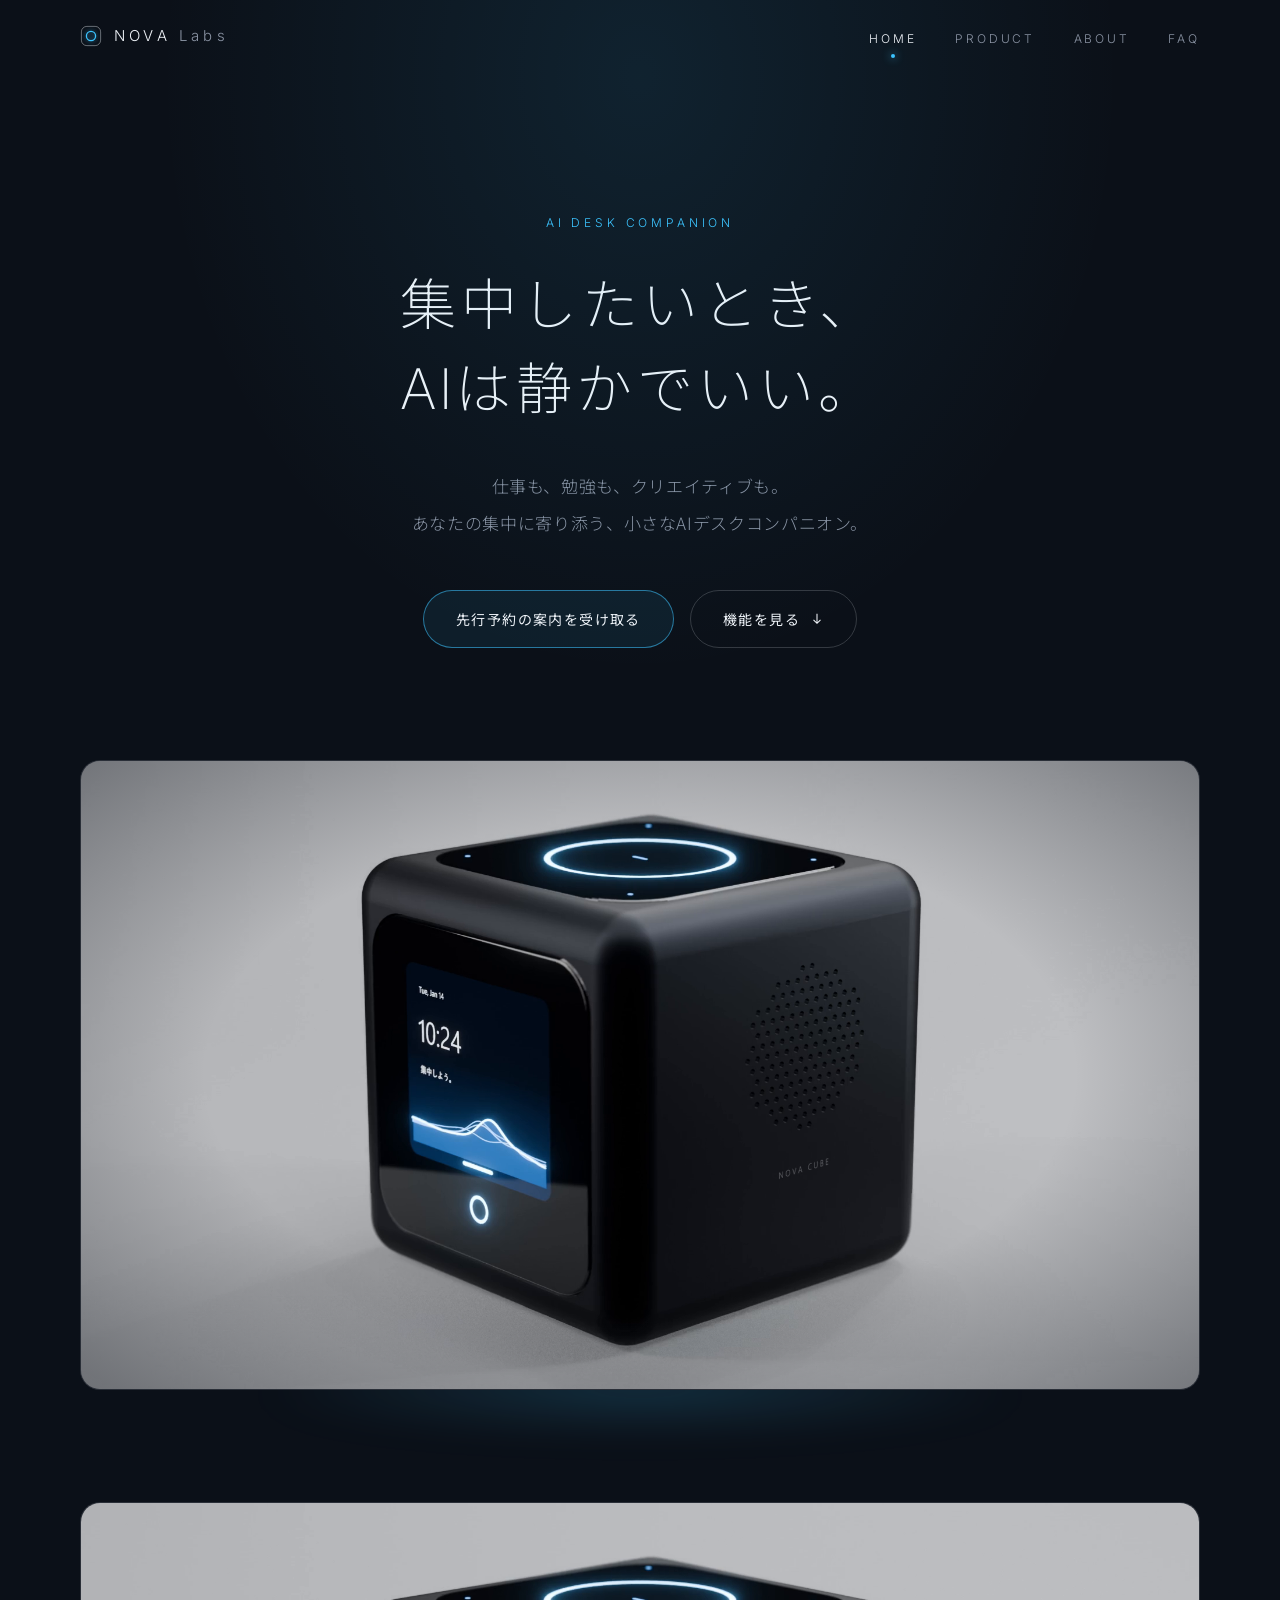
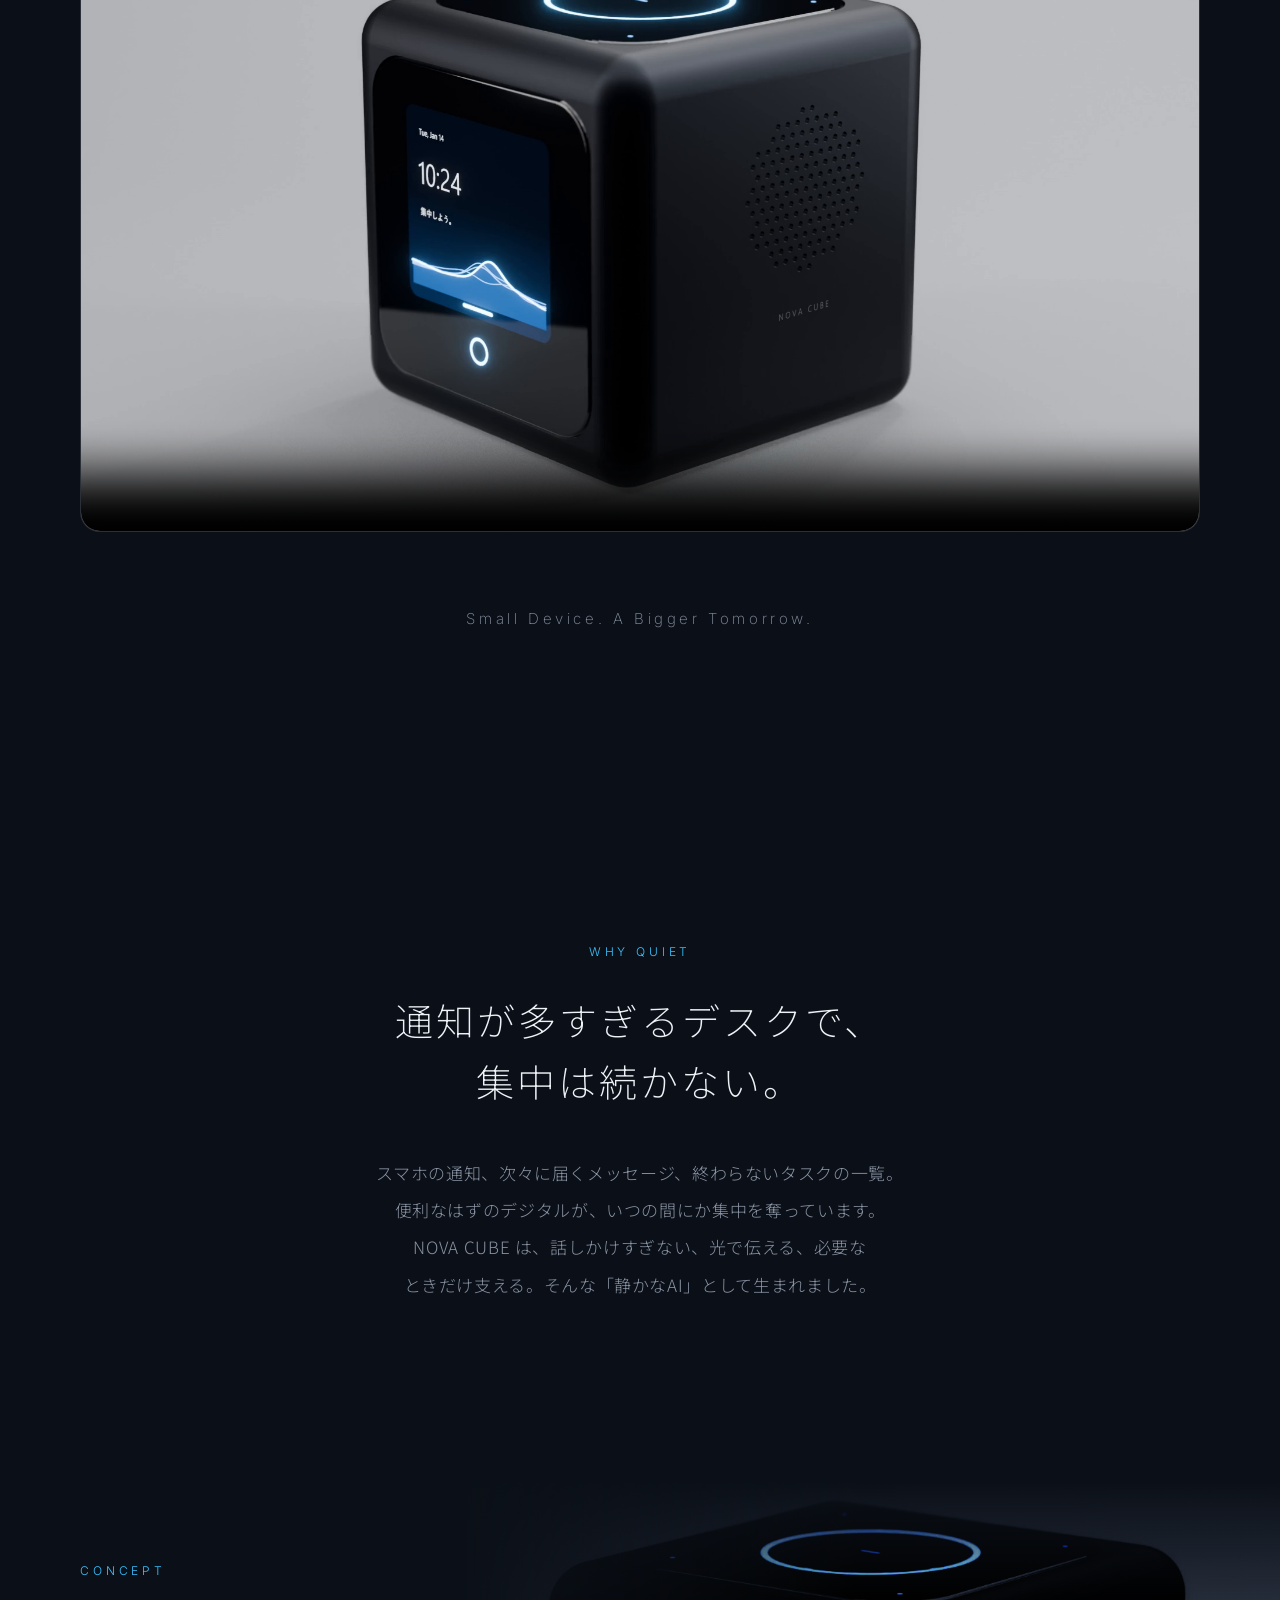
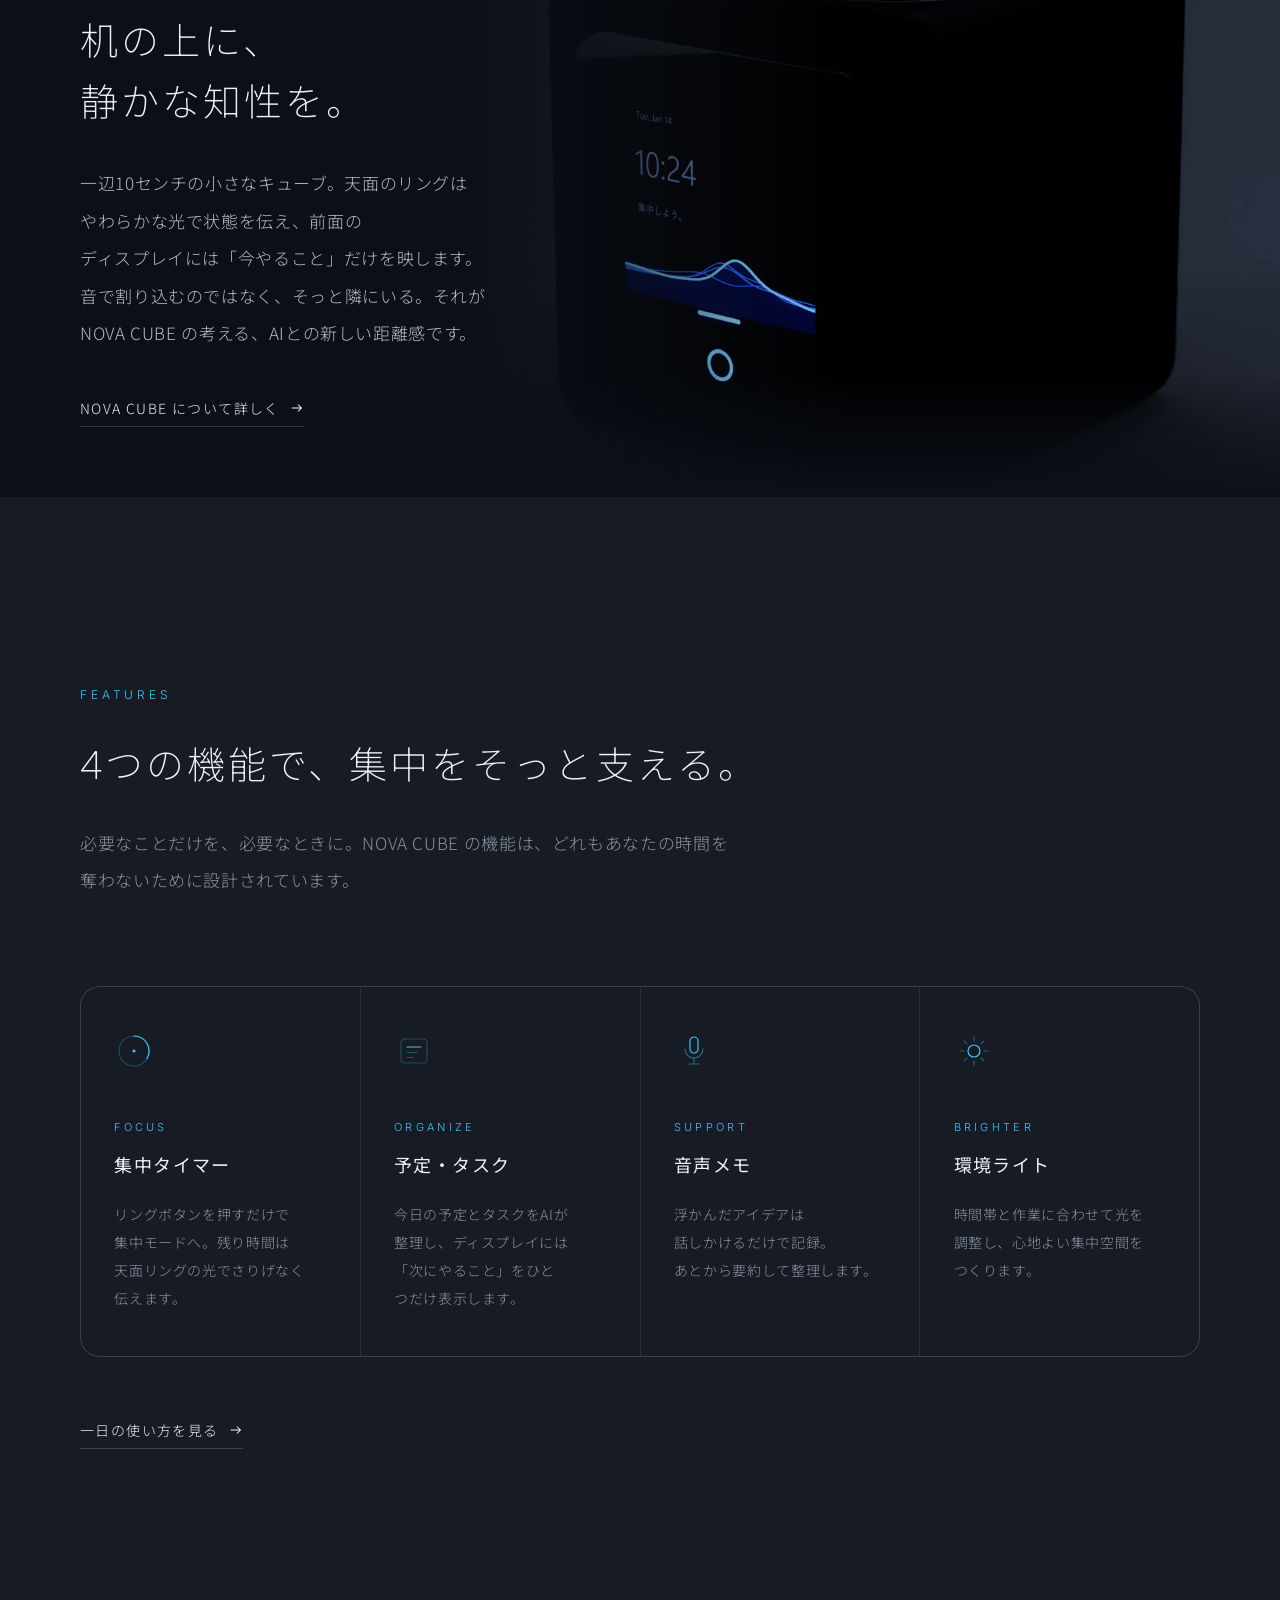
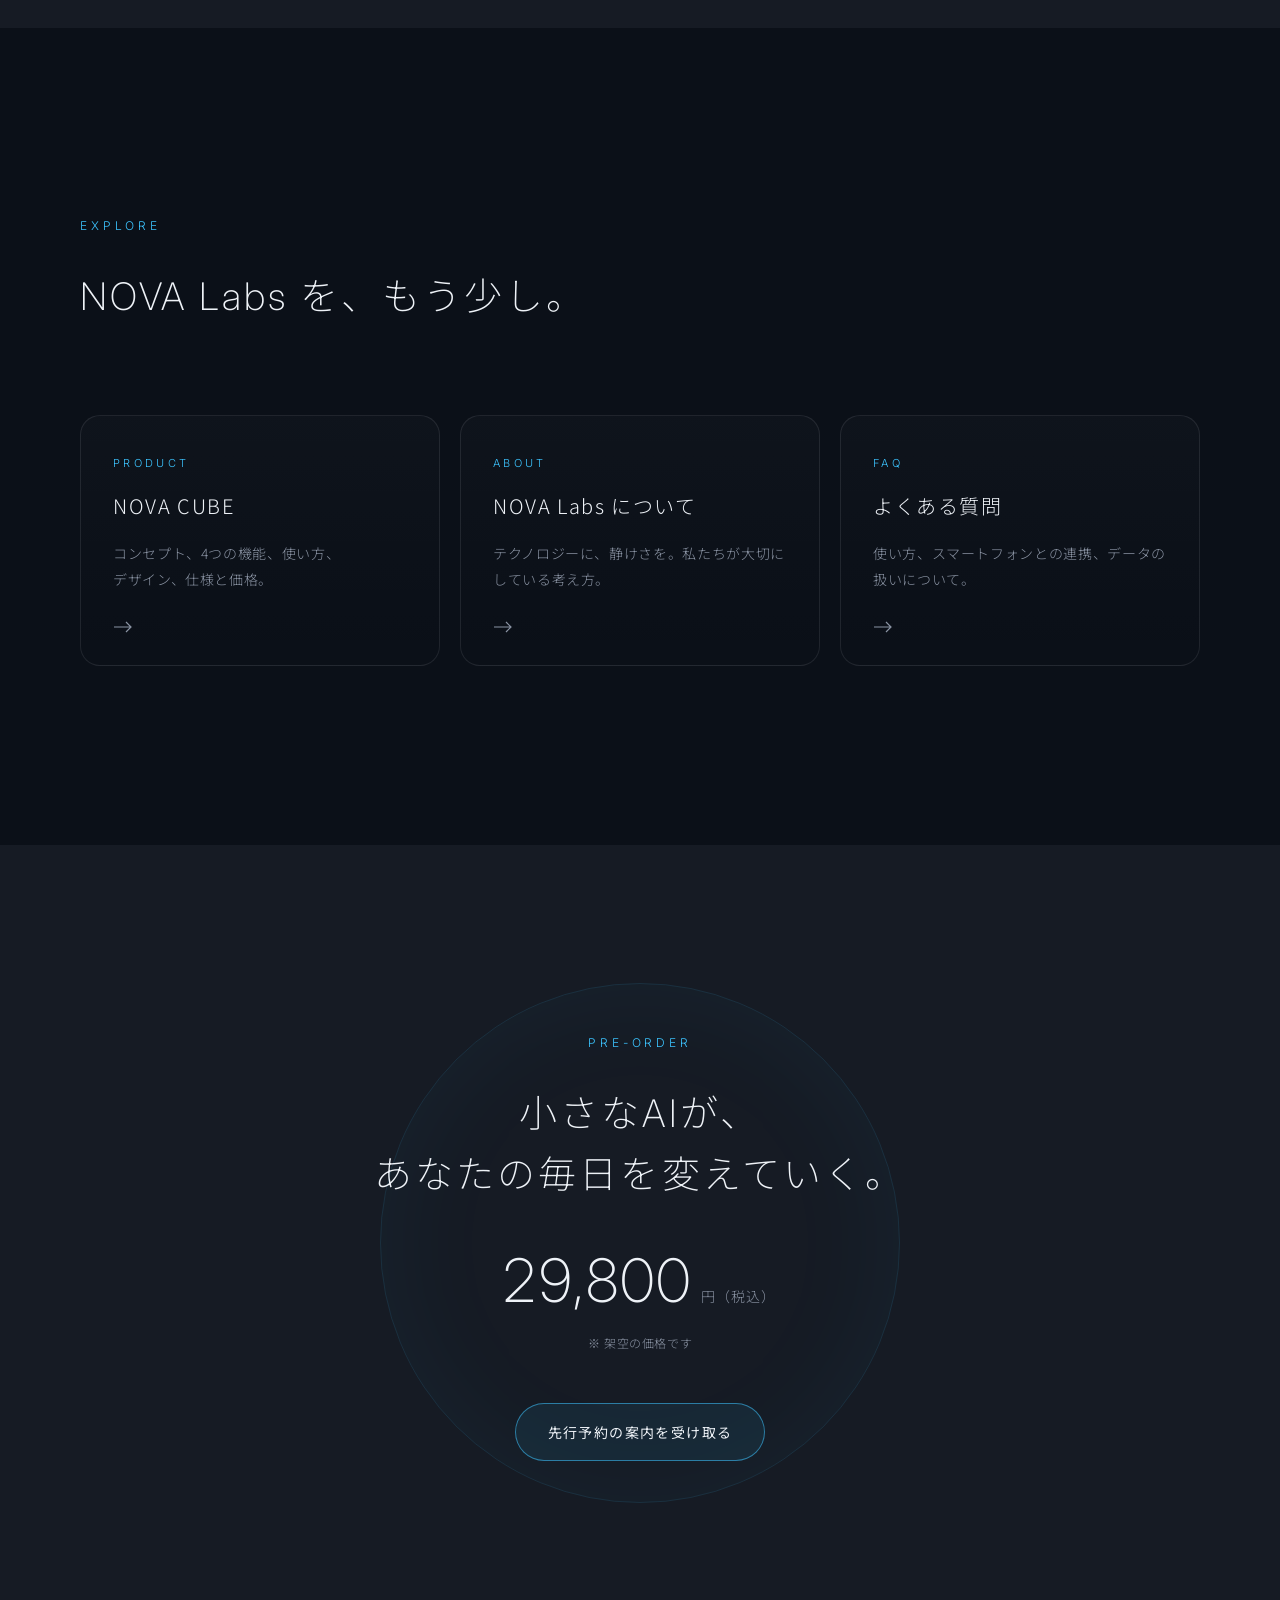
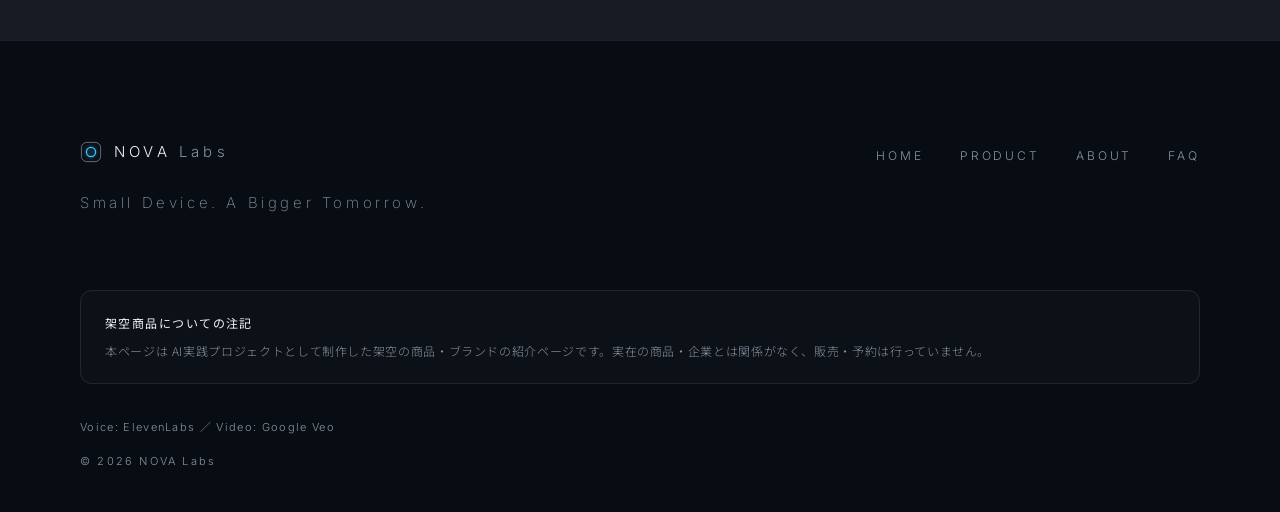
==== commit 9fc3b539: "トップページにPR動画を追加し、全ページのフッターにクレジットを記載 - videos/nova_cube_pr.mp4（20秒）をヒーロー画像の下に配置（自動再生なし・再生前は製品画像） - フッタ" ====
--- a/index.html
+++ b/index.html
@@ -5,6 +5,7 @@
   <meta name="viewport" content="width=device-width, initial-scale=1, viewport-fit=cover">
   <title>NOVA Labs — Small Device. A Bigger Tomorrow.</title>
   <meta name="description" content="集中したいとき、AIは静かでいい。NOVA Labs の AI デスクコンパニオン「NOVA CUBE」。※AI実践プロジェクトとして制作した架空のブランドです。">
+  <meta name="robots" content="noindex">
   <meta name="theme-color" content="#0B1018">
   <meta property="og:type" content="website">
   <meta property="og:title" content="NOVA Labs — Small Device. A Bigger Tomorrow.">
@@ -62,6 +63,15 @@
             <img src="images/nova-cube-hero.png" width="1920" height="1080" alt="天面のリングと前面のディスプレイが青く点灯している NOVA CUBE">
           </div>
         </figure>
+
+        <!-- PR動画（再生ボタンで音ありで再生・自動再生なし） -->
+        <figure class="hero-video fade">
+          <div class="frame frame--flat">
+            <video controls playsinline preload="none" width="1280" height="720" poster="images/nova-cube-hero.png" aria-label="NOVA CUBE PR動画（20秒）">
+              <source src="videos/nova_cube_pr.mp4" type="video/mp4">
+            </video>
+          </div>
+        </figure>
         <p class="tagline-en fade" style="margin-top:72px">Small Device. A Bigger Tomorrow.</p>
       </div>
     </section>
@@ -208,6 +218,7 @@
         </nav>
       </div>
       <p class="fiction-note"><strong>架空商品についての注記</strong>本ページは AI実践プロジェクトとして制作した架空の商品・ブランドの紹介ページです。実在の商品・企業とは関係がなく、販売・予約は行っていません。</p>
+      <p class="credit">Voice: ElevenLabs ／ Video: Google Veo</p>
       <p class="copyright">© 2026 NOVA Labs</p>
     </div>
   </footer>
--- a/css/style.css
+++ b/css/style.css
@@ -488,6 +488,17 @@
   pointer-events: none;
 }
 
+/* PR動画 */
+.hero-video { margin-top: clamp(64px, 9vw, 112px); }
+.hero-video .frame { aspect-ratio: 16 / 9; }
+.hero-video video {
+  display: block;
+  width: 100%;
+  height: 100%;
+  object-fit: cover;
+  background: var(--bg-sub);
+}
+
 .tagline-en {
   font-family: var(--font-head);
   font-weight: 200;
@@ -1137,6 +1148,15 @@
   letter-spacing: 0.12em;
 }
 
+.credit {
+  margin-top: 32px;
+  font-family: var(--font-head);
+  font-size: 11px;
+  letter-spacing: 0.12em;
+  color: var(--text-sub);
+}
+.credit + .copyright { margin-top: 12px; }
+
 .copyright {
   margin-top: 32px;
   font-family: var(--font-head);
